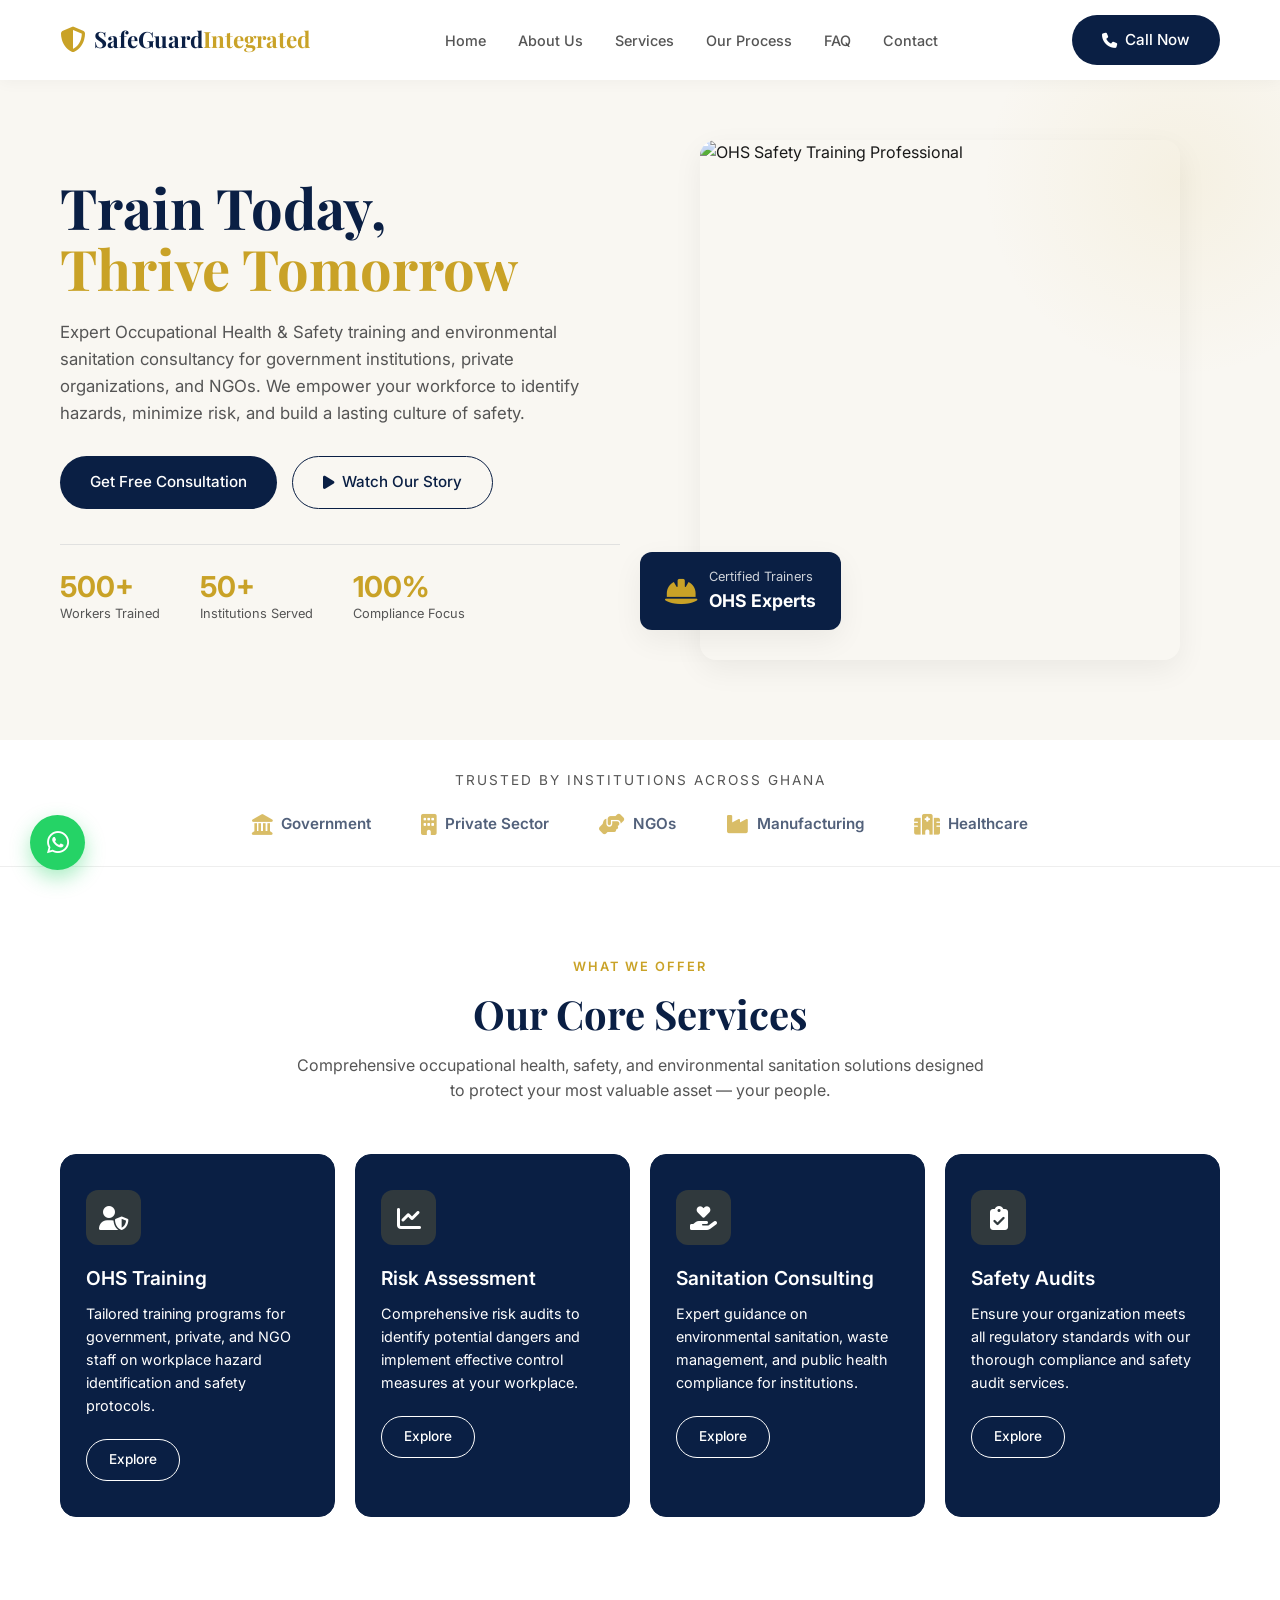
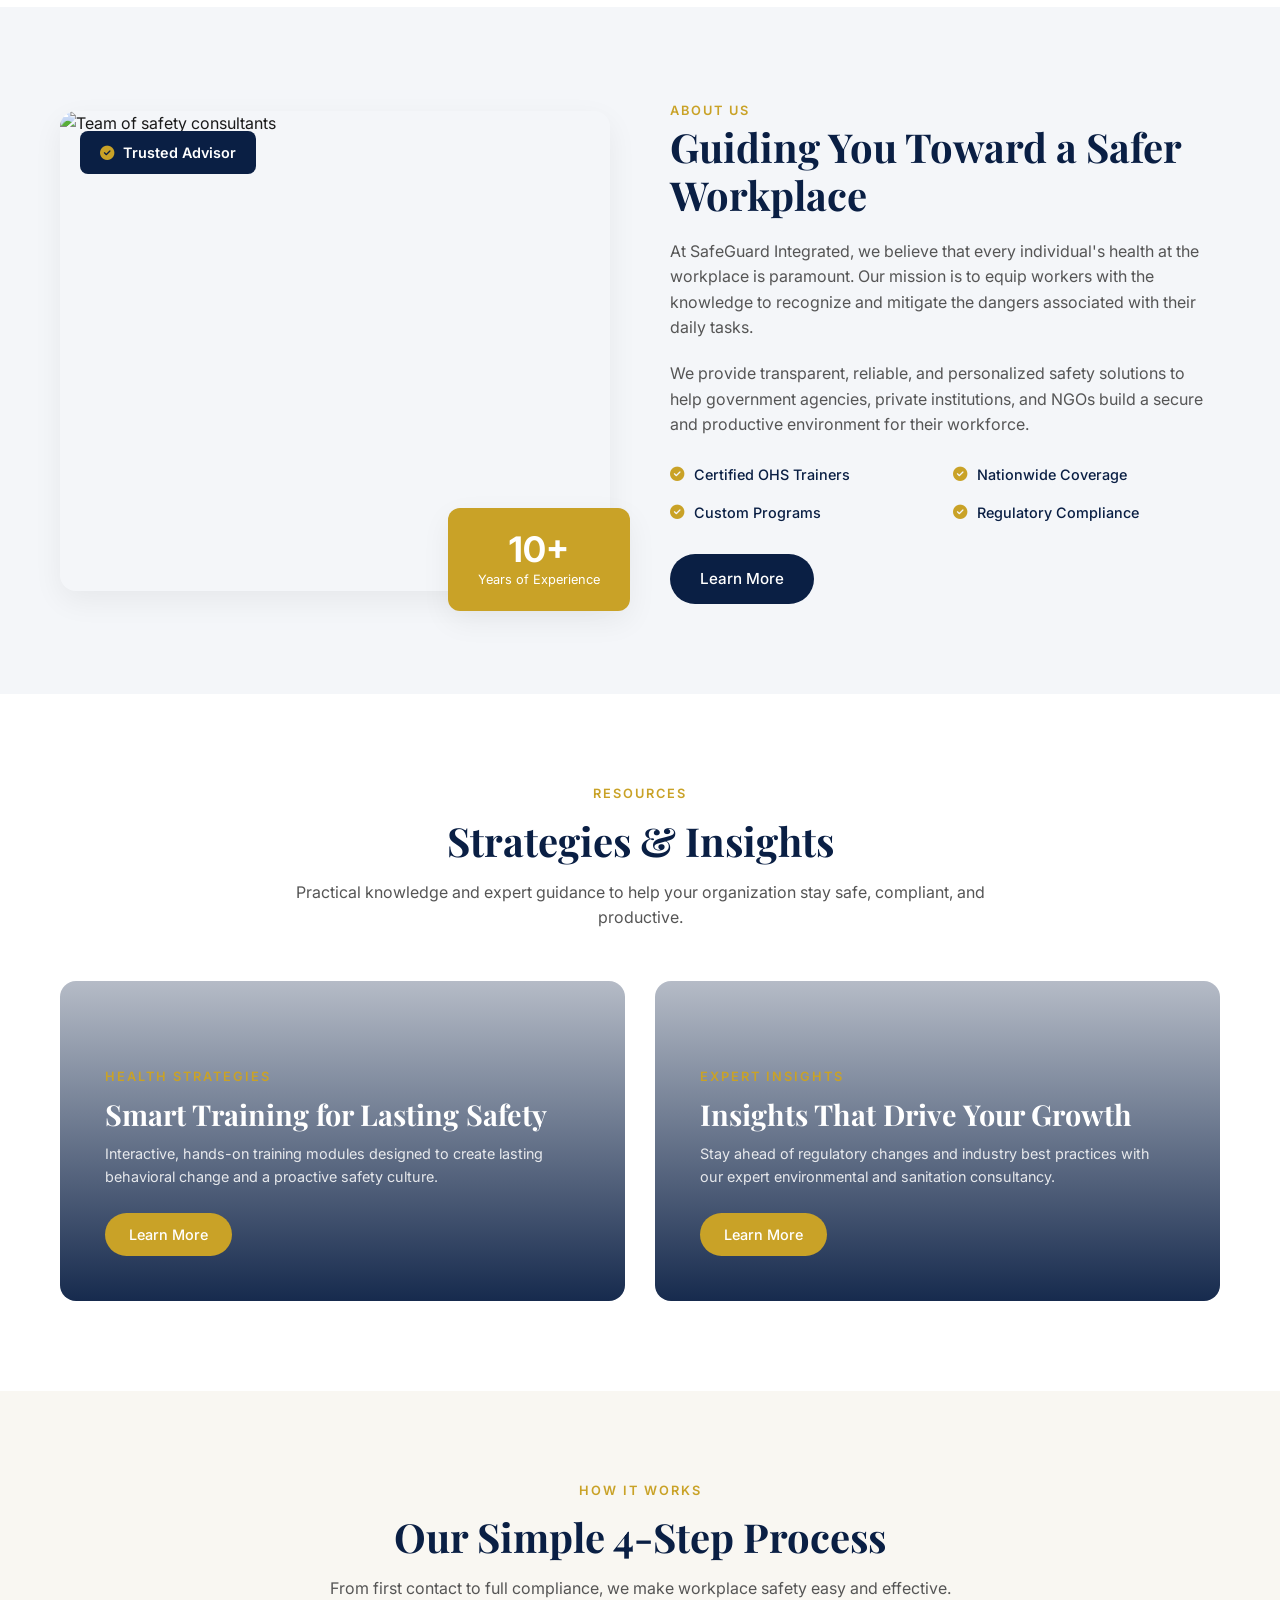
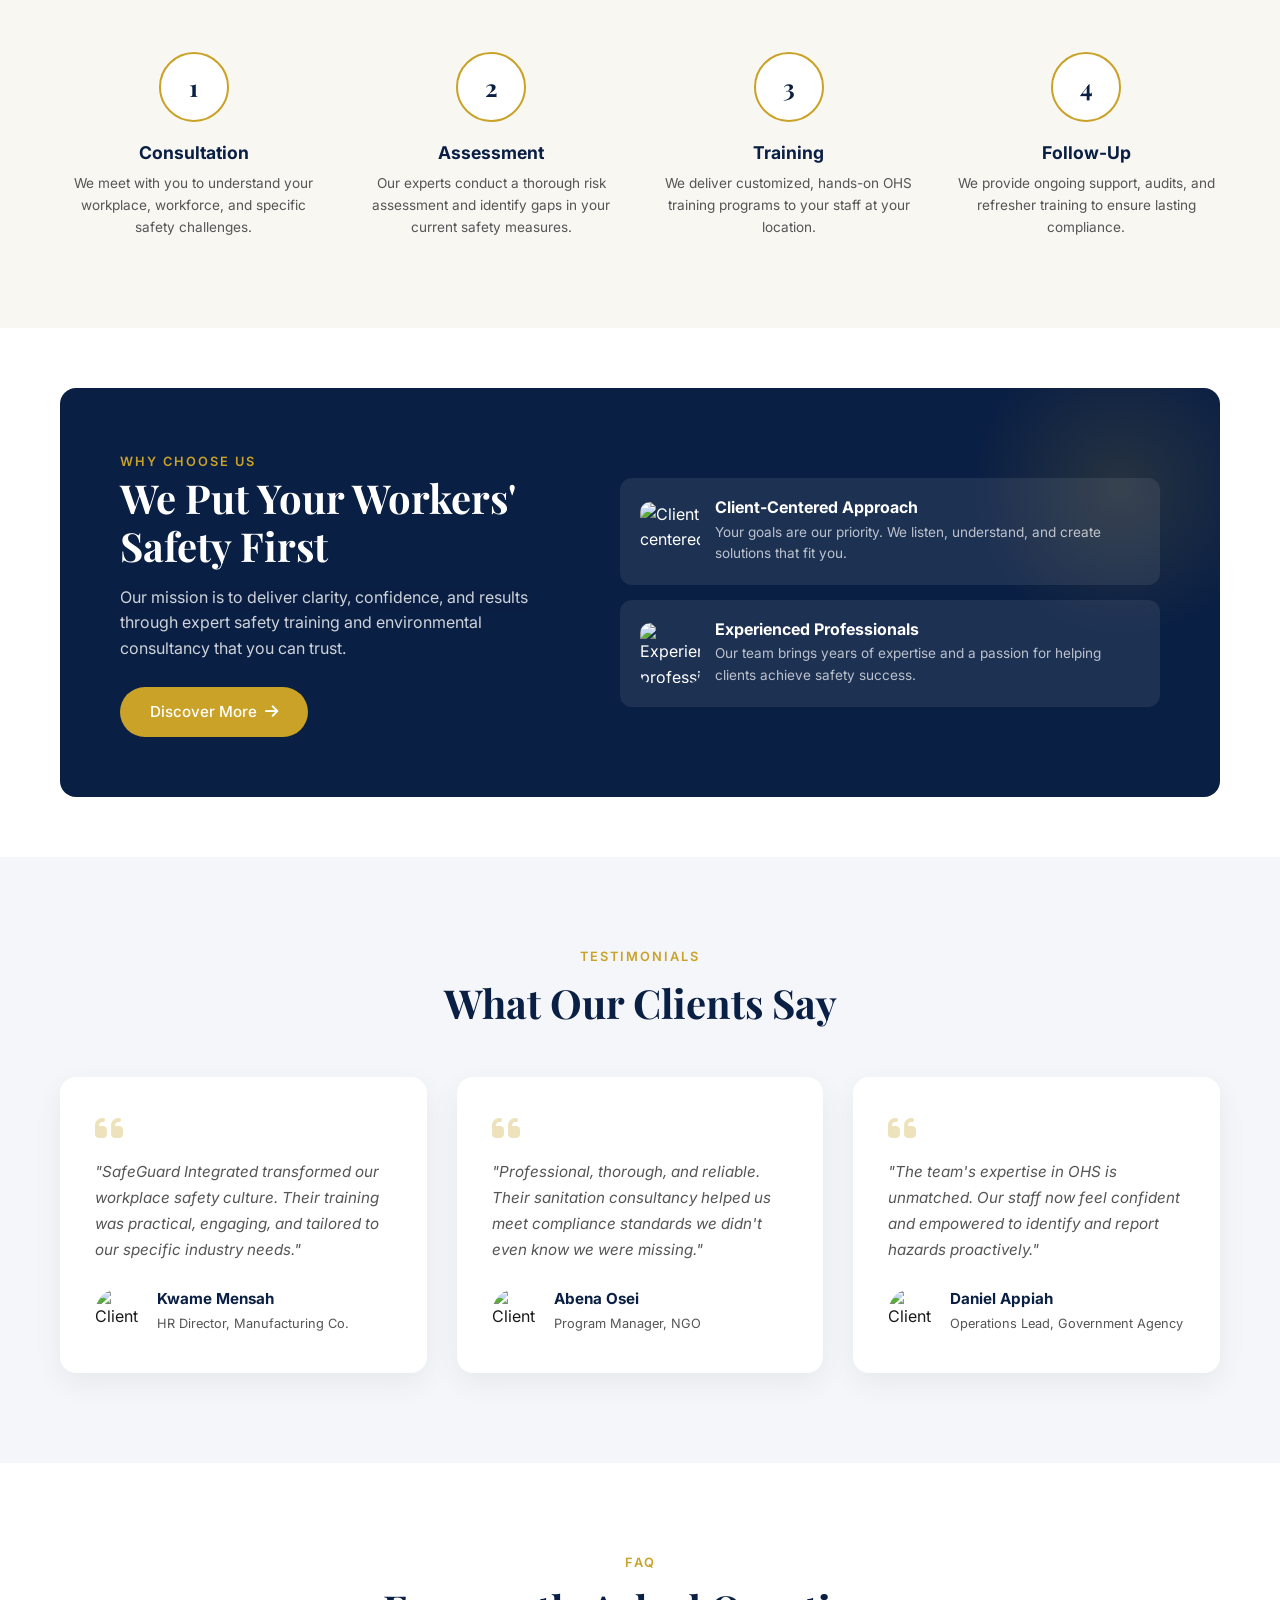
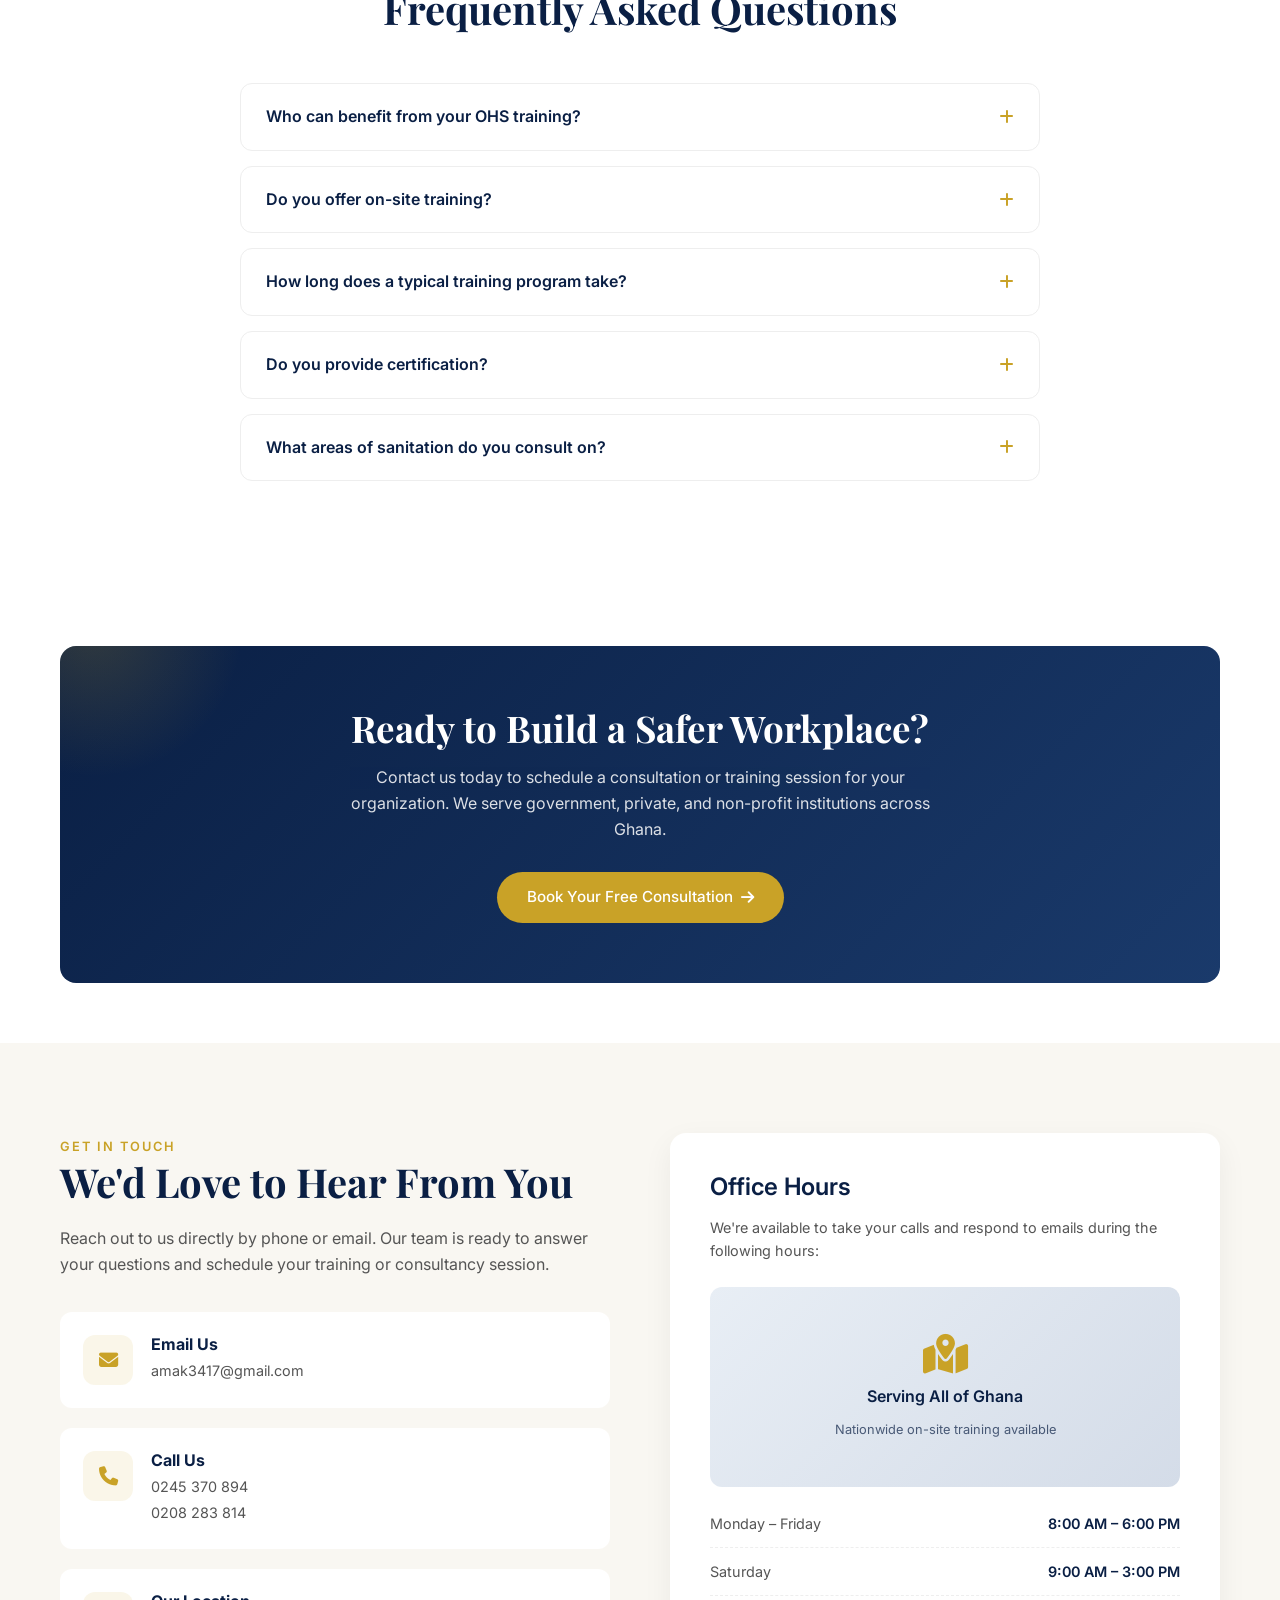
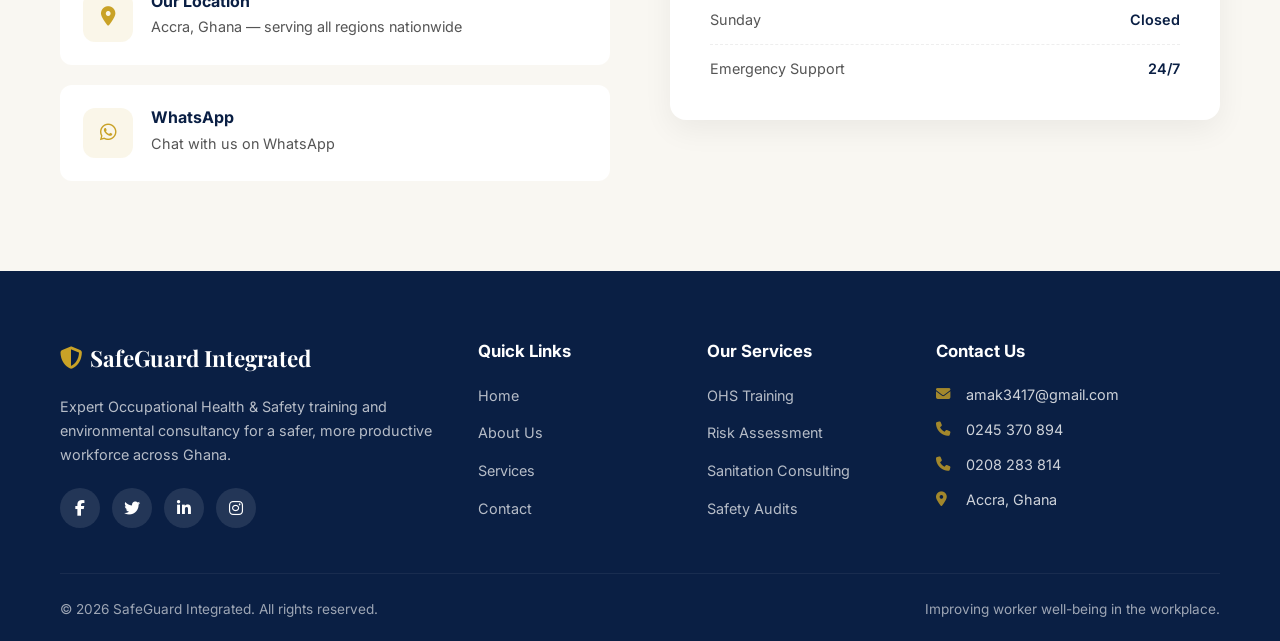
==== index.html @ 518d1024 "First commit of SafeGuard Integrated website" ====
<!DOCTYPE html>
<html lang="en">
<head>
<meta charset="UTF-8">
<meta name="viewport" content="width=device-width, initial-scale=1.0">
<title>SafeGuard Integrated | OHS Training & Consultancy</title>
<meta name="description" content="Expert Occupational Health & Safety training and environmental sanitation consultancy for government, private institutions, and NGOs in Ghana.">
<link rel="stylesheet" href="https://cdnjs.cloudflare.com/ajax/libs/font-awesome/6.4.0/css/all.min.css">
<link href="https://fonts.googleapis.com/css2?family=Inter:wght@300;400;500;600;700&family=Playfair+Display:wght@600;700&display=swap" rel="stylesheet">
<link rel="stylesheet" href="style.css">
</head>
<body>

<div class="progress-bar" id="progressBar"></div>

<header>
  <div class="container nav-container">
    <a href="#home" class="logo">
      <i class="fas fa-shield-halved"></i>
      <span>SafeGuard<span>Integrated</span></span>
    </a>
    <nav class="nav-links" id="navLinks">
      <a href="#home">Home</a>
      <a href="#about">About Us</a>
      <a href="#services">Services</a>
      <a href="#process">Our Process</a>
      <a href="#faq">FAQ</a>
      <a href="#contact">Contact</a>
    </nav>
    <div class="nav-cta">
      <a href="tel:0245370894" class="btn btn-primary"><i class="fas fa-phone"></i> Call Now</a>
      <div class="hamburger" id="hamburger"><i class="fas fa-bars"></i></div>
    </div>
  </div>
</header>

<section class="hero" id="home">
  <div class="container hero-grid">
    <div class="hero-content">
      <h1>Train Today,<br><span class="highlight">Thrive Tomorrow</span></h1>
      <p>Expert Occupational Health &amp; Safety training and environmental sanitation consultancy for government institutions, private organizations, and NGOs. We empower your workforce to identify hazards, minimize risk, and build a lasting culture of safety.</p>
      <div class="hero-buttons">
        <a href="tel:0245370894" class="btn btn-primary">Get Free Consultation</a>
        <a href="#about" class="btn btn-outline"><i class="fas fa-play"></i> Watch Our Story</a>
      </div>
      <div class="hero-stats">
        <div class="hero-stat"><h3><span>500+</span></h3><p>Workers Trained</p></div>
        <div class="hero-stat"><h3><span>50+</span></h3><p>Institutions Served</p></div>
        <div class="hero-stat"><h3><span>100%</span></h3><p>Compliance Focus</p></div>
      </div>
    </div>
    <div class="hero-image">
      <img src="https://images.unsplash.com/photo-1573497019940-1c28c88b4f3e?auto=format&fit=crop&w=800&q=80" alt="OHS Safety Training Professional">
      <div class="hero-badge">
        <i class="fas fa-hard-hat"></i>
        <div><span>Certified Trainers</span><strong>OHS Experts</strong></div>
      </div>
    </div>
  </div>
</section>

<div class="trust-bar">
  <div class="container">
    <p>Trusted by institutions across Ghana</p>
    <div class="trust-logos">
      <div><i class="fas fa-landmark"></i> Government</div>
      <div><i class="fas fa-building"></i> Private Sector</div>
      <div><i class="fas fa-hands-helping"></i> NGOs</div>
      <div><i class="fas fa-industry"></i> Manufacturing</div>
      <div><i class="fas fa-hospital"></i> Healthcare</div>
    </div>
  </div>
</div>

<section class="services" id="services">
  <div class="container">
    <div class="section-header reveal">
      <span class="eyebrow">What We Offer</span>
      <h2>Our Core Services</h2>
      <p>Comprehensive occupational health, safety, and environmental sanitation solutions designed to protect your most valuable asset — your people.</p>
    </div>
    <div class="services-grid">
      <div class="service-card reveal">
        <div class="service-icon"><i class="fas fa-user-shield"></i></div>
        <h3>OHS Training</h3>
        <p>Tailored training programs for government, private, and NGO staff on workplace hazard identification and safety protocols.</p>
        <a href="#contact" class="btn btn-outline">Explore</a>
      </div>
      <div class="service-card reveal">
        <div class="service-icon"><i class="fas fa-chart-line"></i></div>
        <h3>Risk Assessment</h3>
        <p>Comprehensive risk audits to identify potential dangers and implement effective control measures at your workplace.</p>
        <a href="#contact" class="btn btn-outline">Explore</a>
      </div>
      <div class="service-card reveal">
        <div class="service-icon"><i class="fas fa-hand-holding-heart"></i></div>
        <h3>Sanitation Consulting</h3>
        <p>Expert guidance on environmental sanitation, waste management, and public health compliance for institutions.</p>
        <a href="#contact" class="btn btn-outline">Explore</a>
      </div>
      <div class="service-card active reveal">
        <div class="service-icon"><i class="fas fa-clipboard-check"></i></div>
        <h3>Safety Audits</h3>
        <p>Ensure your organization meets all regulatory standards with our thorough compliance and safety audit services.</p>
        <a href="#contact" class="btn btn-outline">Explore</a>
      </div>
    </div>
  </div>
</section>

<section class="about section-padding" id="about">
  <div class="container about-grid">
    <div class="about-img-wrapper reveal">
      <img src="https://images.unsplash.com/photo-1522071820081-009f0129c71c?auto=format&fit=crop&w=800&q=80" alt="Team of safety consultants">
      <div class="about-tag"><i class="fas fa-check-circle"></i> Trusted Advisor</div>
      <div class="about-experience"><h3>10+</h3><p>Years of Experience</p></div>
    </div>
    <div class="about-content reveal">
      <span style="color:var(--gold);font-weight:600;letter-spacing:2px;text-transform:uppercase;font-size:.8rem;">About Us</span>
      <h2>Guiding You Toward a Safer Workplace</h2>
      <p>At SafeGuard Integrated, we believe that every individual's health at the workplace is paramount. Our mission is to equip workers with the knowledge to recognize and mitigate the dangers associated with their daily tasks.</p>
      <p>We provide transparent, reliable, and personalized safety solutions to help government agencies, private institutions, and NGOs build a secure and productive environment for their workforce.</p>
      <div class="about-features">
        <div class="about-feature"><i class="fas fa-check-circle"></i> Certified OHS Trainers</div>
        <div class="about-feature"><i class="fas fa-check-circle"></i> Nationwide Coverage</div>
        <div class="about-feature"><i class="fas fa-check-circle"></i> Custom Programs</div>
        <div class="about-feature"><i class="fas fa-check-circle"></i> Regulatory Compliance</div>
      </div>
      <a href="#contact" class="btn btn-primary">Learn More</a>
    </div>
  </div>
</section>

<section class="section-padding">
  <div class="container">
    <div class="section-header reveal">
      <span class="eyebrow">Resources</span>
      <h2>Strategies &amp; Insights</h2>
      <p>Practical knowledge and expert guidance to help your organization stay safe, compliant, and productive.</p>
    </div>
    <div class="strategy-grid">
      <div class="strategy-card reveal" style="background-image:url('https://images.unsplash.com/photo-1581091226825-a6a2a5aee158?auto=format&fit=crop&w=800&q=80');">
        <span class="tag">Health Strategies</span>
        <h3>Smart Training for Lasting Safety</h3>
        <p>Interactive, hands-on training modules designed to create lasting behavioral change and a proactive safety culture.</p>
        <a href="#contact" class="btn btn-gold">Learn More</a>
      </div>
      <div class="strategy-card reveal" style="background-image:url('https://images.unsplash.com/photo-1581092160562-40aa08e78837?auto=format&fit=crop&w=800&q=80');">
        <span class="tag">Expert Insights</span>
        <h3>Insights That Drive Your Growth</h3>
        <p>Stay ahead of regulatory changes and industry best practices with our expert environmental and sanitation consultancy.</p>
        <a href="#contact" class="btn btn-gold">Learn More</a>
      </div>
    </div>
  </div>
</section>

<section class="process section-padding" id="process">
  <div class="container">
    <div class="section-header reveal">
      <span class="eyebrow">How It Works</span>
      <h2>Our Simple 4-Step Process</h2>
      <p>From first contact to full compliance, we make workplace safety easy and effective.</p>
    </div>
    <div class="process-grid">
      <div class="process-step reveal"><div class="step-number">1</div><h3>Consultation</h3><p>We meet with you to understand your workplace, workforce, and specific safety challenges.</p></div>
      <div class="process-step reveal"><div class="step-number">2</div><h3>Assessment</h3><p>Our experts conduct a thorough risk assessment and identify gaps in your current safety measures.</p></div>
      <div class="process-step reveal"><div class="step-number">3</div><h3>Training</h3><p>We deliver customized, hands-on OHS training programs to your staff at your location.</p></div>
      <div class="process-step reveal"><div class="step-number">4</div><h3>Follow-Up</h3><p>We provide ongoing support, audits, and refresher training to ensure lasting compliance.</p></div>
    </div>
  </div>
</section>

<section class="container">
  <div class="why-choose reveal">
    <div>
      <span style="color:var(--gold);font-weight:600;letter-spacing:2px;text-transform:uppercase;font-size:.8rem;">Why Choose Us</span>
      <h2>We Put Your Workers' Safety First</h2>
      <p>Our mission is to deliver clarity, confidence, and results through expert safety training and environmental consultancy that you can trust.</p>
      <a href="#contact" class="btn btn-gold">Discover More <i class="fas fa-arrow-right"></i></a>
    </div>
    <div class="features-grid">
      <div class="feature-item">
        <img src="https://images.unsplash.com/photo-1573496359142-b8d87734a5a2?auto=format&fit=crop&w=200&q=80" alt="Client centered">
        <div><h4>Client-Centered Approach</h4><p>Your goals are our priority. We listen, understand, and create solutions that fit you.</p></div>
      </div>
      <div class="feature-item">
        <img src="https://images.unsplash.com/photo-1551836022-d5d88e9218df?auto=format&fit=crop&w=200&q=80" alt="Experienced professionals">
        <div><h4>Experienced Professionals</h4><p>Our team brings years of expertise and a passion for helping clients achieve safety success.</p></div>
      </div>
    </div>
  </div>
</section>

<section class="testimonials section-padding">
  <div class="container">
    <div class="section-header reveal">
      <span class="eyebrow">Testimonials</span>
      <h2>What Our Clients Say</h2>
    </div>
    <div class="testimonials-grid">
      <div class="testimonial-card reveal">
        <i class="fas fa-quote-left quote-icon"></i>
        <p>"SafeGuard Integrated transformed our workplace safety culture. Their training was practical, engaging, and tailored to our specific industry needs."</p>
        <div class="testimonial-author">
          <img src="https://images.unsplash.com/photo-1560250097-0b93528c311a?auto=format&fit=crop&w=100&q=80" alt="Client">
          <div><h4>Kwame Mensah</h4><span>HR Director, Manufacturing Co.</span></div>
        </div>
      </div>
      <div class="testimonial-card reveal">
        <i class="fas fa-quote-left quote-icon"></i>
        <p>"Professional, thorough, and reliable. Their sanitation consultancy helped us meet compliance standards we didn't even know we were missing."</p>
        <div class="testimonial-author">
          <img src="https://images.unsplash.com/photo-1573497019940-1c28c88b4f3e?auto=format&fit=crop&w=100&q=80" alt="Client">
          <div><h4>Abena Osei</h4><span>Program Manager, NGO</span></div>
        </div>
      </div>
      <div class="testimonial-card reveal">
        <i class="fas fa-quote-left quote-icon"></i>
        <p>"The team's expertise in OHS is unmatched. Our staff now feel confident and empowered to identify and report hazards proactively."</p>
        <div class="testimonial-author">
          <img src="https://images.unsplash.com/photo-1519085360753-af0119f7cbe7?auto=format&fit=crop&w=100&q=80" alt="Client">
          <div><h4>Daniel Appiah</h4><span>Operations Lead, Government Agency</span></div>
        </div>
      </div>
    </div>
  </div>
</section>

<section class="section-padding" id="faq">
  <div class="container">
    <div class="section-header reveal">
      <span class="eyebrow">FAQ</span>
      <h2>Frequently Asked Questions</h2>
    </div>
    <div class="faq-grid">
      <div class="faq-item">
        <div class="faq-question">Who can benefit from your OHS training? <i class="fas fa-plus"></i></div>
        <div class="faq-answer">Our training is designed for government institutions, private organizations, NGOs, and any workplace that wants to improve worker safety. We customize programs for all industries and staff levels.</div>
      </div>
      <div class="faq-item">
        <div class="faq-question">Do you offer on-site training? <i class="fas fa-plus"></i></div>
        <div class="faq-answer">Yes. We come to your location and deliver training in your actual work environment, which makes the learning more practical and effective for your team.</div>
      </div>
      <div class="faq-item">
        <div class="faq-question">How long does a typical training program take? <i class="fas fa-plus"></i></div>
        <div class="faq-answer">Programs range from half-day workshops to multi-day certification courses, depending on your needs. We'll work with you to design a schedule that fits your operations.</div>
      </div>
      <div class="faq-item">
        <div class="faq-question">Do you provide certification? <i class="fas fa-plus"></i></div>
        <div class="faq-answer">Yes. Participants who complete our training programs receive certificates of completion that demonstrate their understanding of occupational health and safety principles.</div>
      </div>
      <div class="faq-item">
        <div class="faq-question">What areas of sanitation do you consult on? <i class="fas fa-plus"></i></div>
        <div class="faq-answer">We advise on environmental sanitation, waste management, water safety, hygiene protocols, and regulatory compliance for public and private institutions.</div>
      </div>
    </div>
  </div>
</section>

<section class="container">
  <div class="cta-banner reveal">
    <h2>Ready to Build a Safer Workplace?</h2>
    <p>Contact us today to schedule a consultation or training session for your organization. We serve government, private, and non-profit institutions across Ghana.</p>
    <a href="tel:0245370894" class="btn btn-gold">Book Your Free Consultation <i class="fas fa-arrow-right"></i></a>
  </div>
</section>

<section class="contact section-padding" id="contact">
  <div class="container contact-grid">
    <div class="contact-info reveal">
      <span style="color:var(--gold);font-weight:600;letter-spacing:2px;text-transform:uppercase;font-size:.8rem;">Get In Touch</span>
      <h2>We'd Love to Hear From You</h2>
      <p>Reach out to us directly by phone or email. Our team is ready to answer your questions and schedule your training or consultancy session.</p>
      <div class="contact-details">
        <div class="contact-item">
          <div class="icon-box"><i class="fas fa-envelope"></i></div>
          <div>
            <h4>Email Us</h4>
            <a href="mailto:amak3417@gmail.com">amak3417@gmail.com</a>
          </div>
        </div>
        <div class="contact-item">
          <div class="icon-box"><i class="fas fa-phone"></i></div>
          <div>
            <h4>Call Us</h4>
            <a href="tel:0245370894">0245 370 894</a><br>
            <a href="tel:0208283814">0208 283 814</a>
          </div>
        </div>
        <div class="contact-item">
          <div class="icon-box"><i class="fas fa-location-dot"></i></div>
          <div>
            <h4>Our Location</h4>
            <p>Accra, Ghana — serving all regions nationwide</p>
          </div>
        </div>
        <div class="contact-item">
          <div class="icon-box"><i class="fab fa-whatsapp"></i></div>
          <div>
            <h4>WhatsApp</h4>
            <a href="https://wa.me/233245370894" target="_blank">Chat with us on WhatsApp</a>
          </div>
        </div>
      </div>
    </div>
    <div class="contact-side reveal">
      <h3>Office Hours</h3>
      <p>We're available to take your calls and respond to emails during the following hours:</p>
      <div class="map-placeholder">
        <i class="fas fa-map-marked-alt"></i>
        <span style="font-weight:600;">Serving All of Ghana</span>
        <span style="font-size:.8rem;opacity:.7;">Nationwide on-site training available</span>
      </div>
      <div class="office-hours">
        <div class="hours-row"><span>Monday – Friday</span><span>8:00 AM – 6:00 PM</span></div>
        <div class="hours-row"><span>Saturday</span><span>9:00 AM – 3:00 PM</span></div>
        <div class="hours-row"><span>Sunday</span><span>Closed</span></div>
        <div class="hours-row"><span>Emergency Support</span><span>24/7</span></div>
      </div>
    </div>
  </div>
</section>

<footer>
  <div class="container">
    <div class="footer-grid">
      <div class="footer-col">
        <div class="footer-logo"><i class="fas fa-shield-halved"></i> SafeGuard Integrated</div>
        <p>Expert Occupational Health &amp; Safety training and environmental consultancy for a safer, more productive workforce across Ghana.</p>
        <div class="social-links">
          <a href="#"><i class="fab fa-facebook-f"></i></a>
          <a href="#"><i class="fab fa-twitter"></i></a>
          <a href="#"><i class="fab fa-linkedin-in"></i></a>
          <a href="#"><i class="fab fa-instagram"></i></a>
        </div>
      </div>
      <div class="footer-col">
        <h4>Quick Links</h4>
        <ul>
          <li><a href="#home">Home</a></li>
          <li><a href="#about">About Us</a></li>
          <li><a href="#services">Services</a></li>
          <li><a href="#contact">Contact</a></li>
        </ul>
      </div>
      <div class="footer-col">
        <h4>Our Services</h4>
        <ul>
          <li><a href="#services">OHS Training</a></li>
          <li><a href="#services">Risk Assessment</a></li>
          <li><a href="#services">Sanitation Consulting</a></li>
          <li><a href="#services">Safety Audits</a></li>
        </ul>
      </div>
      <div class="footer-col">
        <h4>Contact Us</h4>
        <div class="footer-contact-item"><i class="fas fa-envelope"></i> <a href="mailto:amak3417@gmail.com">amak3417@gmail.com</a></div>
        <div class="footer-contact-item"><i class="fas fa-phone"></i> <a href="tel:0245370894">0245 370 894</a></div>
        <div class="footer-contact-item"><i class="fas fa-phone"></i> <a href="tel:0208283814">0208 283 814</a></div>
        <div class="footer-contact-item"><i class="fas fa-location-dot"></i> Accra, Ghana</div>
      </div>
    </div>
    <div class="footer-bottom">
      <p>&copy; 2026 SafeGuard Integrated. All rights reserved.</p>
      <p>Improving worker well-being in the workplace.</p>
    </div>
  </div>
</footer>

<a href="https://wa.me/233245370894" class="whatsapp-float" target="_blank" aria-label="Chat on WhatsApp">
  <i class="fab fa-whatsapp"></i>
</a>

<button class="back-to-top" id="backToTop" aria-label="Back to top">
  <i class="fas fa-arrow-up"></i>
</button>

<script>
// Mobile menu
var hamburger = document.getElementById('hamburger');
var navLinks = document.getElementById('navLinks');
hamburger.addEventListener('click', function(){ navLinks.classList.toggle('active'); });
document.querySelectorAll('.nav-links a').forEach(function(link){
  link.addEventListener('click', function(){ navLinks.classList.remove('active'); });
});

// Scroll progress bar
var progressBar = document.getElementById('progressBar');
var backToTop = document.getElementById('backToTop');
window.addEventListener('scroll', function(){
  var scrollTop = window.scrollY;
  var docHeight = document.documentElement.scrollHeight - window.innerHeight;
  var progress = (scrollTop / docHeight) * 100;
  progressBar.style.width = progress + '%';
  if(scrollTop > 400){ backToTop.classList.add('visible'); } else { backToTop.classList.remove('visible'); }
});

// Back to top
backToTop.addEventListener('click', function(){
  window.scrollTo({ top: 0, behavior: 'smooth' });
});

// Scroll reveal
var reveals = document.querySelectorAll('.reveal');
var revealOnScroll = function(){
  var windowHeight = window.innerHeight;
  reveals.forEach(function(el){
    var top = el.getBoundingClientRect().top;
    if(top < windowHeight - 100){ el.classList.add('active'); }
  });
};
window.addEventListener('scroll', revealOnScroll);
window.addEventListener('load', revealOnScroll);

// FAQ accordion
document.querySelectorAll('.faq-question').forEach(function(q){
  q.addEventListener('click', function(){
    var item = q.parentElement;
    var wasActive = item.classList.contains('active');
    document.querySelectorAll('.faq-item').forEach(function(i){ i.classList.remove('active'); });
    if(!wasActive){ item.classList.add('active'); }
  });
});

// Header shadow on scroll
var header = document.querySelector('header');
window.addEventListener('scroll', function(){
  if(window.scrollY > 50){ header.style.boxShadow = '0 4px 20px rgba(0,0,0,.08)'; }
  else { header.style.boxShadow = '0 2px 15px rgba(0,0,0,.04)'; }
});
</script>

</body>
</html>
---- style.css ----
:root{
  --navy:#0A1F44; --navy-light:#1A3A6B; --gold:#C9A227; --gold-light:#E0C45C;
  --bg-cream:#F9F7F2; --bg-light:#F4F6F9; --text-dark:#1A1A1A; --text-gray:#555;
  --white:#ffffff; --shadow:0 10px 30px rgba(0,0,0,.06);
  --shadow-hover:0 20px 40px rgba(0,0,0,.12);
  --radius:16px; --transition:all .3s ease;
}
*{margin:0;padding:0;box-sizing:border-box}
html{scroll-behavior:smooth}
body{font-family:'Inter',sans-serif;background:var(--white);color:var(--text-dark);line-height:1.6;overflow-x:hidden}
h1,h2,h3,h4{font-family:'Playfair Display',serif;color:var(--navy);line-height:1.2}
a{text-decoration:none;color:inherit}
ul{list-style:none}
img{max-width:100%;display:block}
.container{max-width:1200px;margin:0 auto;padding:0 20px}
.btn{display:inline-flex;align-items:center;justify-content:center;padding:13px 30px;border-radius:50px;font-weight:500;font-size:.95rem;transition:var(--transition);cursor:pointer;border:none;gap:8px;font-family:inherit}
.btn-primary{background:var(--navy);color:var(--white)}
.btn-primary:hover{background:var(--navy-light);transform:translateY(-2px);box-shadow:0 8px 20px rgba(10,31,68,.3)}
.btn-gold{background:var(--gold);color:var(--white)}
.btn-gold:hover{background:#b08d1f;transform:translateY(-2px);box-shadow:0 8px 20px rgba(201,162,39,.3)}
.btn-outline{background:transparent;border:1px solid var(--navy);color:var(--navy)}
.btn-outline:hover{background:var(--navy);color:var(--white);transform:translateY(-2px)}
.section-padding{padding:90px 0}
.section-header{text-align:center;max-width:700px;margin:0 auto 50px}
.section-header .eyebrow{color:var(--gold);font-weight:600;letter-spacing:2px;text-transform:uppercase;font-size:.8rem;display:block;margin-bottom:12px}
.section-header h2{font-size:2.5rem;margin-bottom:15px}
.section-header p{color:var(--text-gray)}

.reveal{opacity:0;transform:translateY(40px);transition:opacity .8s ease,transform .8s ease}
.reveal.active{opacity:1;transform:translateY(0)}

.progress-bar{position:fixed;top:0;left:0;height:3px;background:linear-gradient(90deg,var(--gold),var(--gold-light));width:0;z-index:9999;transition:width .1s ease}

.back-to-top{position:fixed;bottom:30px;right:30px;width:50px;height:50px;border-radius:50%;background:var(--navy);color:var(--white);display:flex;align-items:center;justify-content:center;cursor:pointer;opacity:0;visibility:hidden;transition:var(--transition);z-index:999;box-shadow:0 8px 20px rgba(10,31,68,.3);border:none;font-size:1.1rem}
.back-to-top.visible{opacity:1;visibility:visible}
.back-to-top:hover{background:var(--gold);transform:translateY(-4px)}

.whatsapp-float{position:fixed;bottom:30px;left:30px;width:55px;height:55px;border-radius:50%;background:#25D366;color:var(--white);display:flex;align-items:center;justify-content:center;font-size:1.6rem;z-index:999;box-shadow:0 8px 20px rgba(37,211,102,.4);transition:var(--transition);animation:pulse 2s infinite}
.whatsapp-float:hover{transform:scale(1.1);color:var(--white)}
@keyframes pulse{0%{box-shadow:0 0 0 0 rgba(37,211,102,.6)}70%{box-shadow:0 0 0 15px rgba(37,211,102,0)}100%{box-shadow:0 0 0 0 rgba(37,211,102,0)}}

header{background:var(--white);padding:15px 0;position:sticky;top:0;z-index:1000;box-shadow:0 2px 15px rgba(0,0,0,.04);transition:var(--transition)}
.nav-container{display:flex;justify-content:space-between;align-items:center}
.logo{display:flex;align-items:center;gap:8px;font-family:'Playfair Display',serif;font-size:1.4rem;font-weight:700;color:var(--navy)}
.logo i{color:var(--gold);font-size:1.6rem}
.logo span span{color:var(--gold)}
.nav-links{display:flex;gap:32px;align-items:center}
.nav-links a{font-size:.9rem;font-weight:500;color:var(--text-gray);transition:var(--transition);position:relative}
.nav-links a::after{content:'';position:absolute;bottom:-4px;left:0;width:0;height:2px;background:var(--gold);transition:var(--transition)}
.nav-links a:hover{color:var(--navy)}
.nav-links a:hover::after{width:100%}
.nav-cta{display:flex;align-items:center;gap:15px}
.hamburger{display:none;font-size:1.5rem;cursor:pointer;color:var(--navy)}

.hero{background:var(--bg-cream);padding:60px 0 80px;position:relative;overflow:hidden}
.hero::before{content:'';position:absolute;top:-100px;right:-100px;width:400px;height:400px;background:radial-gradient(circle,rgba(201,162,39,.08),transparent 70%);border-radius:50%}
.hero-grid{display:grid;grid-template-columns:1fr 1fr;gap:40px;align-items:center;position:relative;z-index:1}
.hero-content h1{font-size:3.5rem;margin-bottom:20px;line-height:1.1}
.hero-content h1 .highlight{color:var(--gold)}
.hero-content p{font-size:1.05rem;color:var(--text-gray);margin-bottom:30px;max-width:520px}
.hero-buttons{display:flex;gap:15px;flex-wrap:wrap;margin-bottom:35px}
.hero-stats{display:flex;gap:40px;padding-top:25px;border-top:1px solid rgba(10,31,68,.1)}
.hero-stat h3{font-family:'Inter',sans-serif;font-size:1.8rem;color:var(--navy);font-weight:700}
.hero-stat h3 span{color:var(--gold)}
.hero-stat p{font-size:.8rem;color:var(--text-gray);margin:0}
.hero-image{position:relative;display:flex;justify-content:center}
.hero-image img{width:100%;max-width:480px;border-radius:var(--radius);object-fit:cover;height:520px;box-shadow:var(--shadow)}
.hero-badge{position:absolute;bottom:30px;left:-20px;background:var(--navy);color:var(--white);padding:15px 25px;border-radius:12px;box-shadow:var(--shadow);display:flex;align-items:center;gap:12px;animation:float 3s ease-in-out infinite}
@keyframes float{0%,100%{transform:translateY(0)}50%{transform:translateY(-10px)}}
.hero-badge i{font-size:1.8rem;color:var(--gold)}
.hero-badge div span{display:block;font-size:.8rem;opacity:.8}
.hero-badge div strong{font-size:1.1rem}

.trust-bar{background:var(--white);padding:30px 0;border-bottom:1px solid #eee}
.trust-bar p{text-align:center;font-size:.85rem;color:var(--text-gray);margin-bottom:20px;text-transform:uppercase;letter-spacing:2px}
.trust-logos{display:flex;justify-content:center;align-items:center;gap:50px;flex-wrap:wrap;opacity:.7}
.trust-logos div{display:flex;align-items:center;gap:8px;font-weight:600;color:var(--navy);font-size:.95rem}
.trust-logos i{color:var(--gold);font-size:1.3rem}

.services{padding:90px 0}
.services-grid{display:grid;grid-template-columns:repeat(4,1fr);gap:20px}
.service-card{background:var(--white);border:1px solid #eee;border-radius:var(--radius);padding:35px 25px;transition:var(--transition);position:relative;overflow:hidden}
.service-card::before{content:'';position:absolute;top:0;left:0;width:100%;height:4px;background:var(--gold);transform:scaleX(0);transform-origin:left;transition:var(--transition)}
.service-card:hover::before{transform:scaleX(1)}
.service-card:hover{transform:translateY(-8px);box-shadow:var(--shadow-hover);border-color:transparent}
.service-card.active{background:var(--navy);color:var(--white);border-color:var(--navy)}
.service-card.active h3,.service-card.active p,.service-card.active .service-icon i{color:var(--white)}
.service-card.active .service-icon{background:rgba(201,162,39,.2)}
.service-card.active .btn-outline{border-color:var(--white);color:var(--white)}
.service-card.active .btn-outline:hover{background:var(--white);color:var(--navy)}
.service-icon{width:55px;height:55px;border-radius:12px;background:rgba(201,162,39,.1);display:flex;align-items:center;justify-content:center;margin-bottom:22px;transition:var(--transition)}
.service-card:hover .service-icon{transform:scale(1.1) rotate(5deg)}
.service-icon i{font-size:1.5rem;color:var(--gold)}
.service-card h3{font-size:1.2rem;margin-bottom:12px;font-family:'Inter',sans-serif;font-weight:600}
.service-card p{font-size:.9rem;color:var(--text-gray);margin-bottom:22px;line-height:1.6}
.service-card .btn{padding:9px 22px;font-size:.85rem}

.about{background:var(--bg-light)}
.about-grid{display:grid;grid-template-columns:1fr 1fr;gap:60px;align-items:center}
.about-img-wrapper{position:relative}
.about-img-wrapper img{border-radius:var(--radius);width:100%;height:480px;object-fit:cover;box-shadow:var(--shadow)}
.about-tag{position:absolute;top:20px;left:20px;background:var(--navy);color:var(--white);padding:10px 20px;border-radius:8px;font-weight:600;font-size:.9rem}
.about-tag i{color:var(--gold);margin-right:5px}
.about-experience{position:absolute;bottom:-20px;right:-20px;background:var(--gold);color:var(--white);padding:20px 30px;border-radius:12px;text-align:center;box-shadow:var(--shadow)}
.about-experience h3{font-size:2.2rem;color:var(--white);font-family:'Inter',sans-serif;font-weight:700}
.about-experience p{font-size:.8rem;color:var(--white);margin:0}
.about-content h2{font-size:2.5rem;margin-bottom:20px}
.about-content p{color:var(--text-gray);margin-bottom:20px}
.about-features{display:grid;grid-template-columns:1fr 1fr;gap:15px;margin:25px 0 30px}
.about-feature{display:flex;align-items:center;gap:10px;font-size:.9rem;font-weight:500;color:var(--navy)}
.about-feature i{color:var(--gold)}

.strategy-grid{display:grid;grid-template-columns:1fr 1fr;gap:30px}
.strategy-card{border-radius:var(--radius);padding:45px;position:relative;overflow:hidden;min-height:320px;display:flex;flex-direction:column;justify-content:flex-end;color:var(--white);background-size:cover;background-position:center;transition:var(--transition)}
.strategy-card:hover{transform:translateY(-5px);box-shadow:var(--shadow-hover)}
.strategy-card::before{content:'';position:absolute;inset:0;background:linear-gradient(to top,rgba(10,31,68,.95),rgba(10,31,68,.3));z-index:1;transition:var(--transition)}
.strategy-card:hover::before{background:linear-gradient(to top,rgba(10,31,68,.98),rgba(10,31,68,.5))}
.strategy-card>*{position:relative;z-index:2}
.strategy-card h3{color:var(--white);font-size:1.8rem;margin-bottom:10px}
.strategy-card .tag{font-size:.8rem;text-transform:uppercase;letter-spacing:2px;color:var(--gold);font-weight:600;margin-bottom:10px;display:block}
.strategy-card p{font-size:.9rem;opacity:.85;margin-bottom:15px}
.strategy-card .btn-gold{align-self:flex-start;margin-top:10px;padding:10px 24px;font-size:.9rem}

.process{background:var(--bg-cream)}
.process-grid{display:grid;grid-template-columns:repeat(4,1fr);gap:30px}
.process-step{text-align:center}
.process-step .step-number{width:70px;height:70px;border-radius:50%;background:var(--white);border:2px solid var(--gold);color:var(--navy);display:flex;align-items:center;justify-content:center;font-size:1.5rem;font-weight:700;font-family:'Playfair Display',serif;margin:0 auto 20px;transition:var(--transition)}
.process-step:hover .step-number{background:var(--navy);color:var(--white);border-color:var(--navy);transform:scale(1.1)}
.process-step h3{font-family:'Inter',sans-serif;font-size:1.1rem;margin-bottom:10px}
.process-step p{font-size:.85rem;color:var(--text-gray)}

.why-choose{background:var(--navy);color:var(--white);border-radius:var(--radius);padding:60px;margin:60px auto;display:grid;grid-template-columns:1fr 1.2fr;gap:50px;align-items:center;position:relative;overflow:hidden}
.why-choose::before{content:'';position:absolute;top:-50px;right:-50px;width:300px;height:300px;background:radial-gradient(circle,rgba(201,162,39,.15),transparent 70%);border-radius:50%}
.why-choose h2{color:var(--white);font-size:2.5rem;margin-bottom:15px}
.why-choose p{opacity:.8;margin-bottom:25px}
.why-choose .btn-gold{align-self:flex-start}
.features-grid{display:flex;flex-direction:column;gap:15px;position:relative;z-index:1}
.feature-item{background:rgba(255,255,255,.08);border-radius:12px;padding:20px;display:flex;gap:15px;align-items:center;transition:var(--transition)}
.feature-item:hover{background:rgba(255,255,255,.15);transform:translateX(5px)}
.feature-item img{width:60px;height:60px;border-radius:10px;object-fit:cover;flex-shrink:0}
.feature-item h4{color:var(--white);font-family:'Inter',sans-serif;font-size:1rem;margin-bottom:4px}
.feature-item p{font-size:.85rem;opacity:.7;margin:0}

.testimonials{background:var(--bg-light)}
.testimonials-grid{display:grid;grid-template-columns:repeat(3,1fr);gap:30px}
.testimonial-card{background:var(--white);border-radius:var(--radius);padding:35px;box-shadow:var(--shadow);transition:var(--transition)}
.testimonial-card:hover{transform:translateY(-5px);box-shadow:var(--shadow-hover)}
.testimonial-card .quote-icon{font-size:2rem;color:var(--gold);opacity:.3;margin-bottom:15px}
.testimonial-card p{font-size:.95rem;color:var(--text-gray);margin-bottom:25px;font-style:italic;line-height:1.7}
.testimonial-author{display:flex;align-items:center;gap:12px}
.testimonial-author img{width:50px;height:50px;border-radius:50%;object-fit:cover}
.testimonial-author h4{font-family:'Inter',sans-serif;font-size:.95rem;margin-bottom:2px}
.testimonial-author span{font-size:.8rem;color:var(--text-gray)}

.faq-grid{max-width:800px;margin:0 auto}
.faq-item{background:var(--white);border:1px solid #eee;border-radius:12px;margin-bottom:15px;overflow:hidden;transition:var(--transition)}
.faq-item.active{border-color:var(--gold);box-shadow:var(--shadow)}
.faq-question{padding:20px 25px;display:flex;justify-content:space-between;align-items:center;cursor:pointer;font-weight:600;color:var(--navy);font-size:1rem;gap:15px}
.faq-question i{color:var(--gold);transition:var(--transition);flex-shrink:0}
.faq-item.active .faq-question i{transform:rotate(45deg)}
.faq-answer{max-height:0;overflow:hidden;transition:max-height .4s ease,padding .4s ease;padding:0 25px;color:var(--text-gray);font-size:.9rem;line-height:1.7}
.faq-item.active .faq-answer{max-height:300px;padding:0 25px 20px}

.cta-banner{background:linear-gradient(135deg,var(--navy) 0%,var(--navy-light) 100%);border-radius:var(--radius);padding:60px;text-align:center;color:var(--white);position:relative;overflow:hidden;margin:60px auto}
.cta-banner::before{content:'';position:absolute;top:-50%;left:-10%;width:300px;height:300px;background:radial-gradient(circle,rgba(201,162,39,.2),transparent 70%);border-radius:50%}
.cta-banner h2{color:var(--white);font-size:2.3rem;margin-bottom:15px;position:relative}
.cta-banner p{opacity:.85;margin-bottom:30px;max-width:600px;margin-left:auto;margin-right:auto;position:relative}
.cta-banner .btn-gold{position:relative}

.contact{background:var(--bg-cream)}
.contact-grid{display:grid;grid-template-columns:1fr 1fr;gap:60px;align-items:start}
.contact-info h2{font-size:2.5rem;margin-bottom:20px}
.contact-info>p{color:var(--text-gray);margin-bottom:35px}
.contact-details{display:flex;flex-direction:column;gap:20px}
.contact-item{display:flex;gap:18px;align-items:flex-start;background:var(--white);padding:22px;border-radius:12px;transition:var(--transition);border:1px solid transparent}
.contact-item:hover{border-color:var(--gold);transform:translateX(5px);box-shadow:var(--shadow)}
.contact-item .icon-box{width:50px;height:50px;border-radius:12px;background:rgba(201,162,39,.1);display:flex;align-items:center;justify-content:center;flex-shrink:0}
.contact-item .icon-box i{color:var(--gold);font-size:1.2rem}
.contact-item h4{font-family:'Inter',sans-serif;font-size:1rem;margin-bottom:4px}
.contact-item p,.contact-item a{font-size:.9rem;color:var(--text-gray);margin:0;transition:var(--transition)}
.contact-item a:hover{color:var(--gold)}

.contact-side{background:var(--white);border-radius:var(--radius);padding:40px;box-shadow:var(--shadow)}
.contact-side h3{font-size:1.5rem;margin-bottom:15px;font-family:'Inter',sans-serif;font-weight:600}
.contact-side>p{color:var(--text-gray);font-size:.9rem;margin-bottom:25px}
.map-placeholder{width:100%;height:200px;border-radius:12px;background:linear-gradient(135deg,#e8eef5,#d4dce8);display:flex;align-items:center;justify-content:center;flex-direction:column;gap:10px;color:var(--navy);margin-bottom:25px}
.map-placeholder i{font-size:2.5rem;color:var(--gold)}
.office-hours{display:flex;flex-direction:column;gap:12px}
.office-hours .hours-row{display:flex;justify-content:space-between;font-size:.9rem;padding-bottom:12px;border-bottom:1px dashed #eee}
.office-hours .hours-row:last-child{border-bottom:none;padding-bottom:0}
.office-hours .hours-row span:first-child{color:var(--text-gray)}
.office-hours .hours-row span:last-child{font-weight:600;color:var(--navy)}

footer{background:var(--navy);color:var(--white);padding:70px 0 20px}
.footer-grid{display:grid;grid-template-columns:2fr 1fr 1fr 1.5fr;gap:40px;margin-bottom:40px}
.footer-col h4{color:var(--white);font-family:'Inter',sans-serif;font-size:1.05rem;margin-bottom:22px}
.footer-col p{font-size:.9rem;opacity:.7;margin-bottom:15px;line-height:1.7}
.footer-col ul li{margin-bottom:12px}
.footer-col ul li a{font-size:.9rem;opacity:.7;transition:var(--transition)}
.footer-col ul li a:hover{opacity:1;color:var(--gold);padding-left:5px}
.footer-logo{display:flex;align-items:center;gap:8px;font-family:'Playfair Display',serif;font-size:1.4rem;font-weight:700;color:var(--white);margin-bottom:18px}
.footer-logo i{color:var(--gold)}
.footer-contact-item{display:flex;align-items:center;gap:10px;font-size:.9rem;opacity:.8;margin-bottom:12px}
.footer-contact-item i{color:var(--gold);width:20px}
.footer-contact-item a:hover{color:var(--gold)}
.social-links{display:flex;gap:12px;margin-top:20px}
.social-links a{width:40px;height:40px;border-radius:50%;background:rgba(255,255,255,.1);display:flex;align-items:center;justify-content:center;transition:var(--transition)}
.social-links a:hover{background:var(--gold);transform:translateY(-3px)}
.footer-bottom{border-top:1px solid rgba(255,255,255,.1);padding-top:25px;display:flex;justify-content:space-between;align-items:center;flex-wrap:wrap;gap:15px;font-size:.85rem;opacity:.6}

@media(max-width:1024px){
  .hero-content h1{font-size:2.8rem}
  .services-grid{grid-template-columns:repeat(2,1fr)}
  .process-grid{grid-template-columns:repeat(2,1fr)}
  .why-choose{grid-template-columns:1fr;padding:40px}
  .testimonials-grid{grid-template-columns:1fr}
  .footer-grid{grid-template-columns:1fr 1fr}
}
@media(max-width:768px){
  .nav-links{display:none;position:absolute;top:100%;left:0;width:100%;background:var(--white);flex-direction:column;padding:20px;box-shadow:0 10px 20px rgba(0,0,0,.1);gap:15px}
  .nav-links.active{display:flex}
  .hamburger{display:block}
  .nav-cta .btn{display:none}
  .hero-grid{grid-template-columns:1fr;text-align:center}
  .hero-content p{margin:0 auto 30px}
  .hero-buttons,.hero-stats{justify-content:center}
  .hero-image img{height:350px}
  .hero-badge{left:10px;bottom:10px}
  .about-grid,.strategy-grid,.contact-grid{grid-template-columns:1fr}
  .about-experience{right:10px;bottom:10px}
  .services-grid,.process-grid{grid-template-columns:1fr}
  .footer-grid{grid-template-columns:1fr}
  .section-padding{padding:50px 0}
  .hero-content h1{font-size:2.2rem}
  .about-content h2,.contact-info h2,.why-choose h2,.cta-banner h2{font-size:2rem}
  .why-choose{padding:30px 20px}
  .cta-banner{padding:40px 25px}
  .about-features{grid-template-columns:1fr}
}
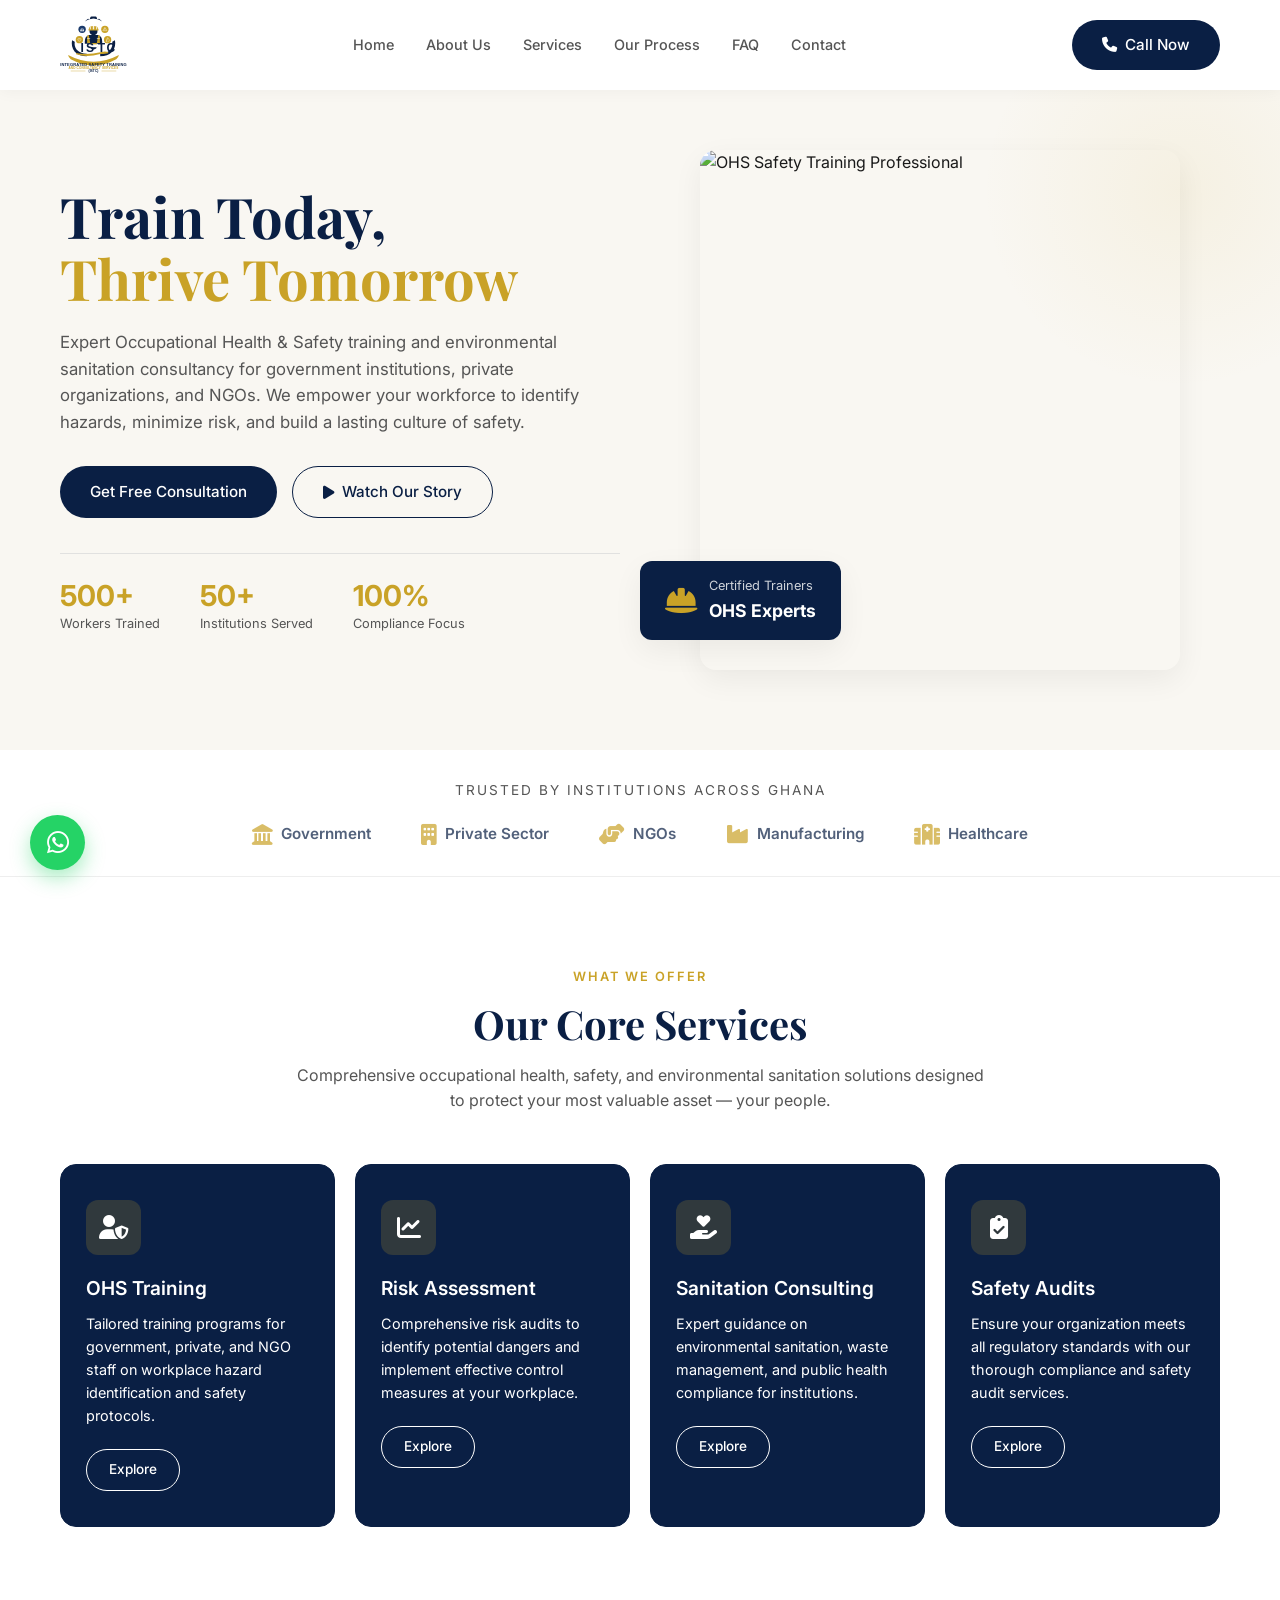
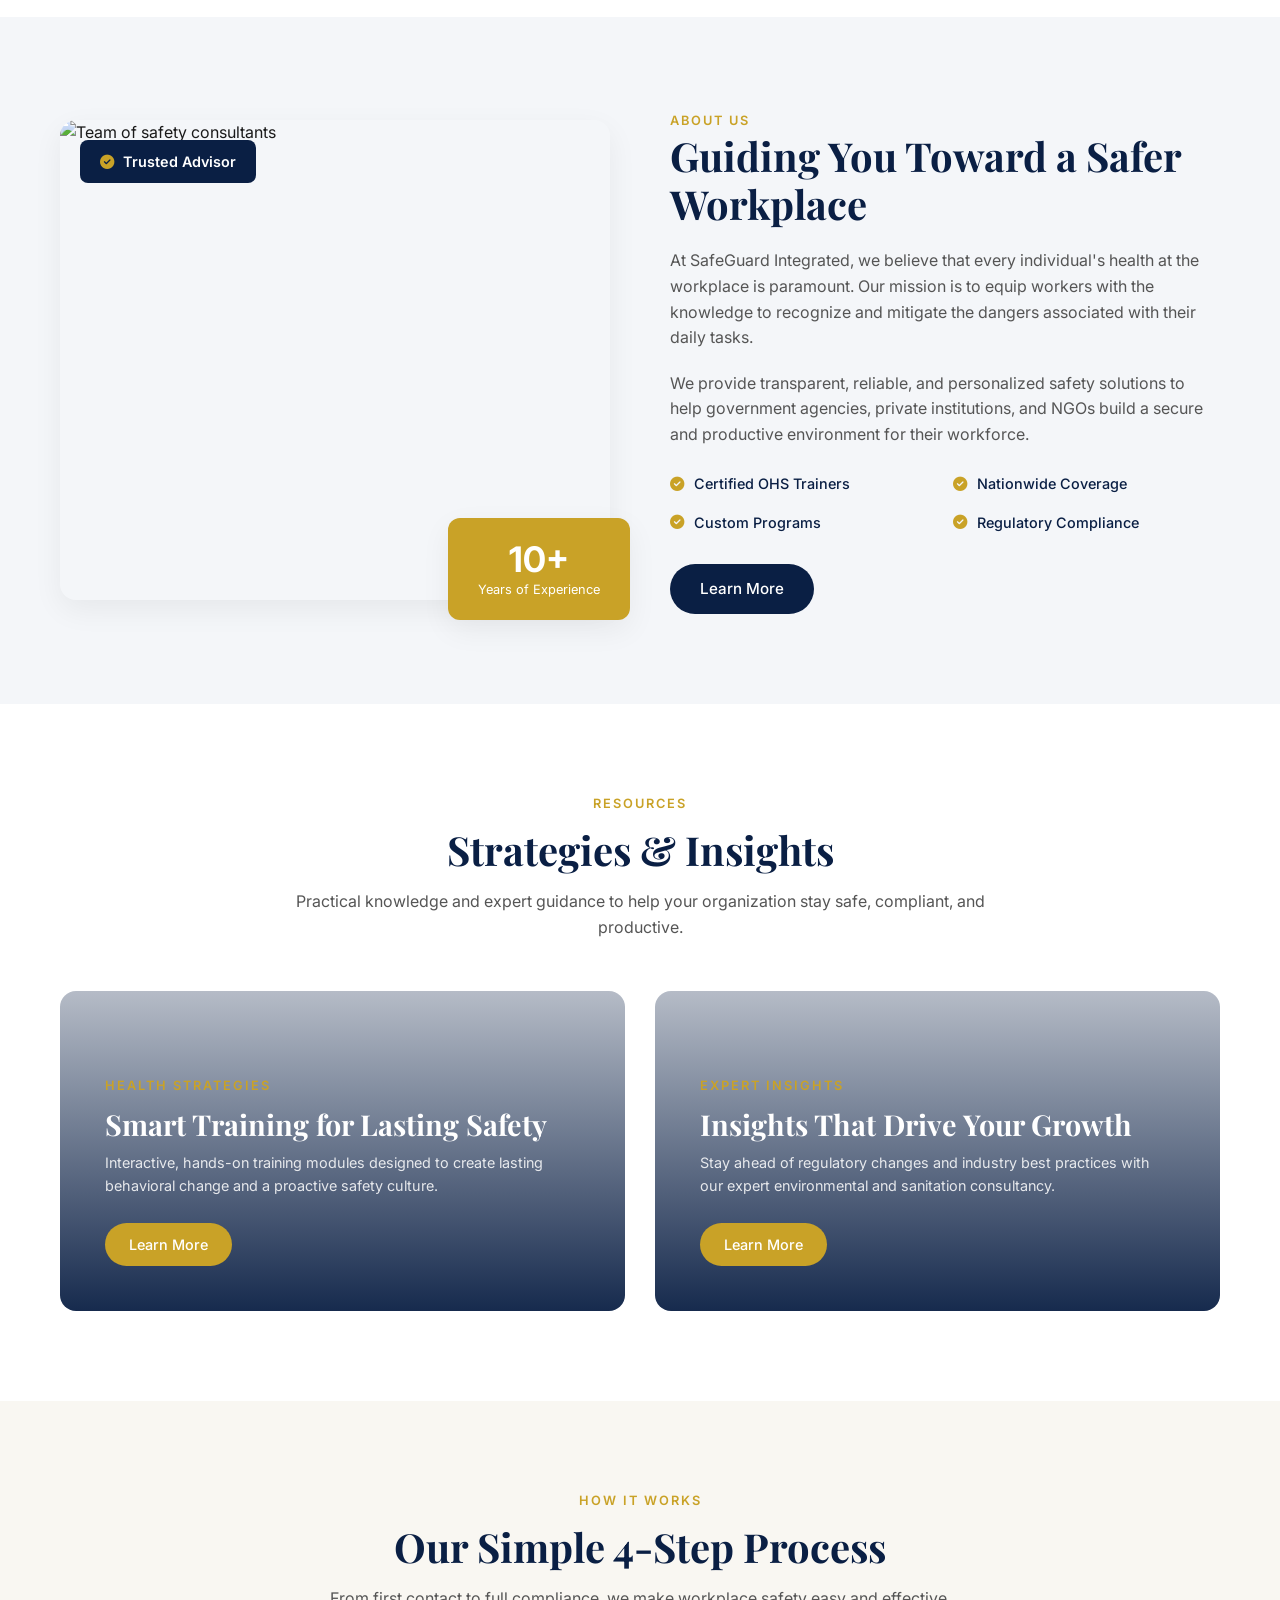
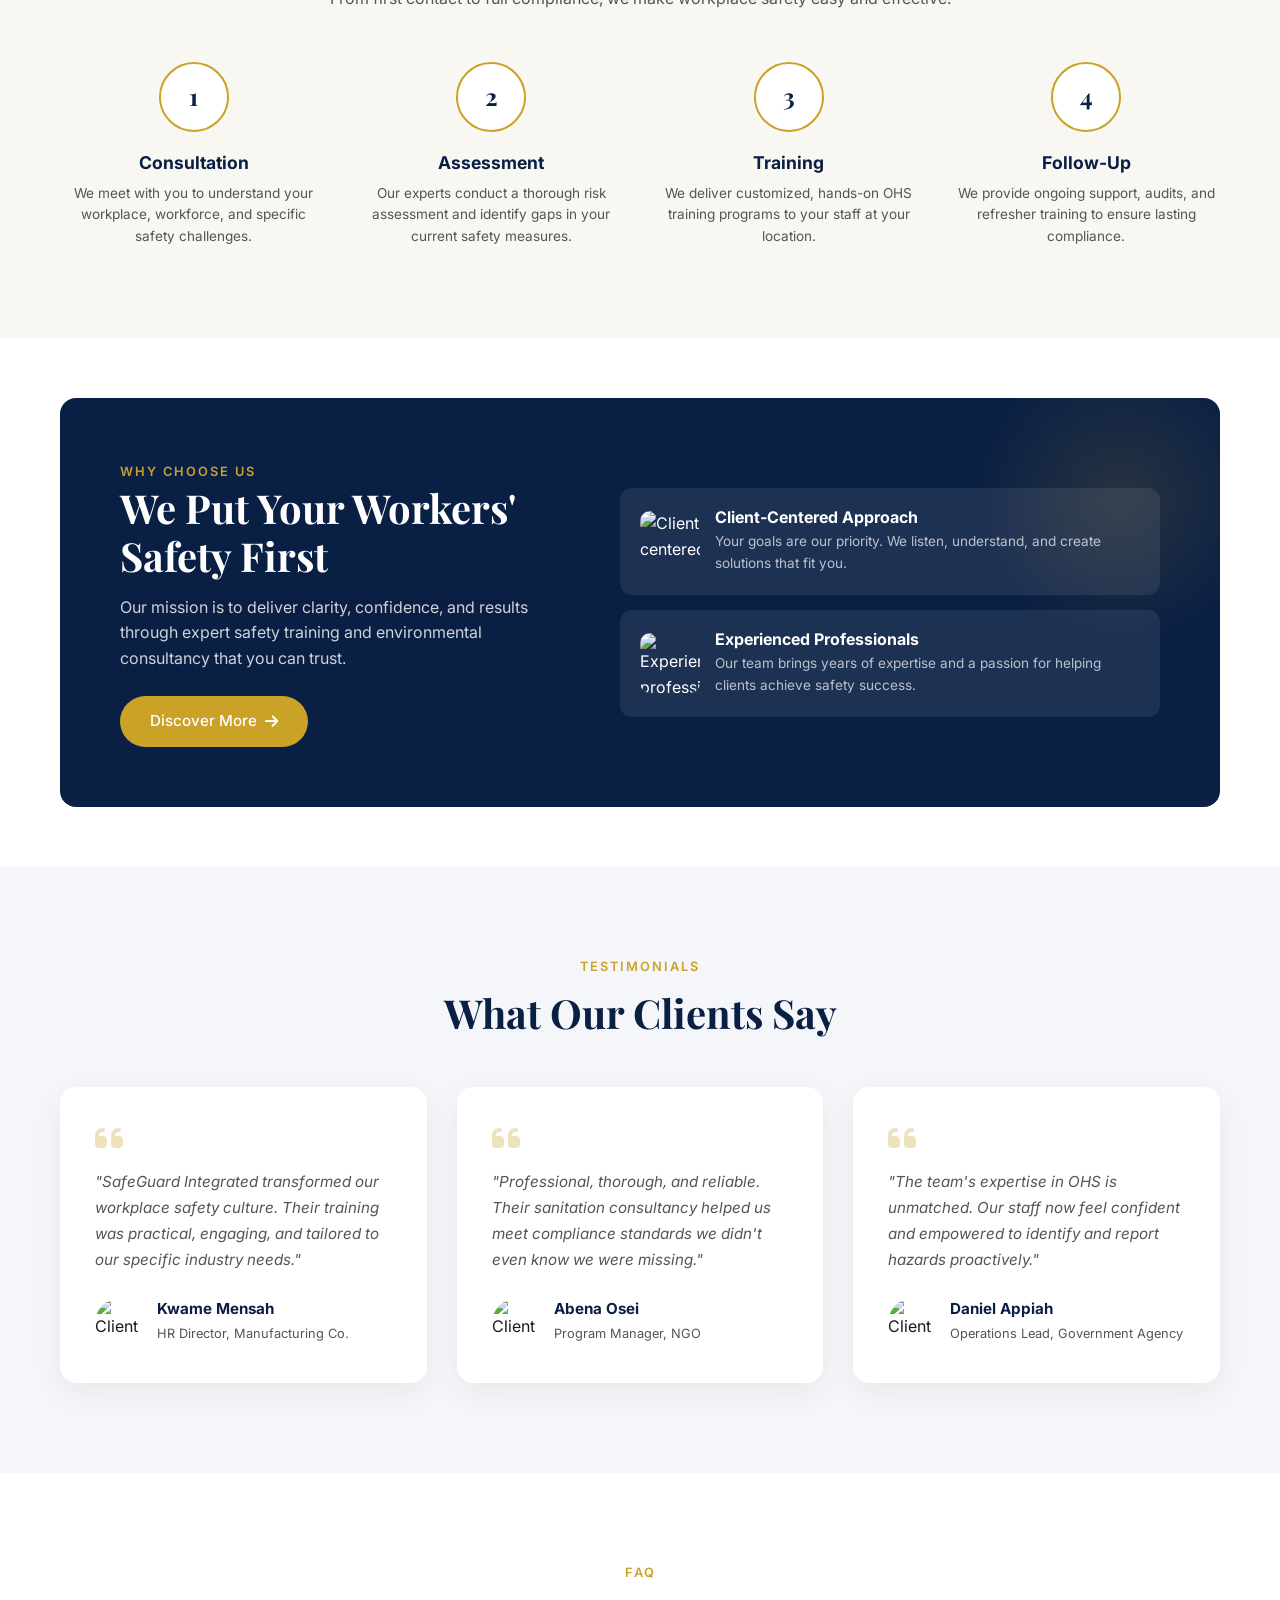
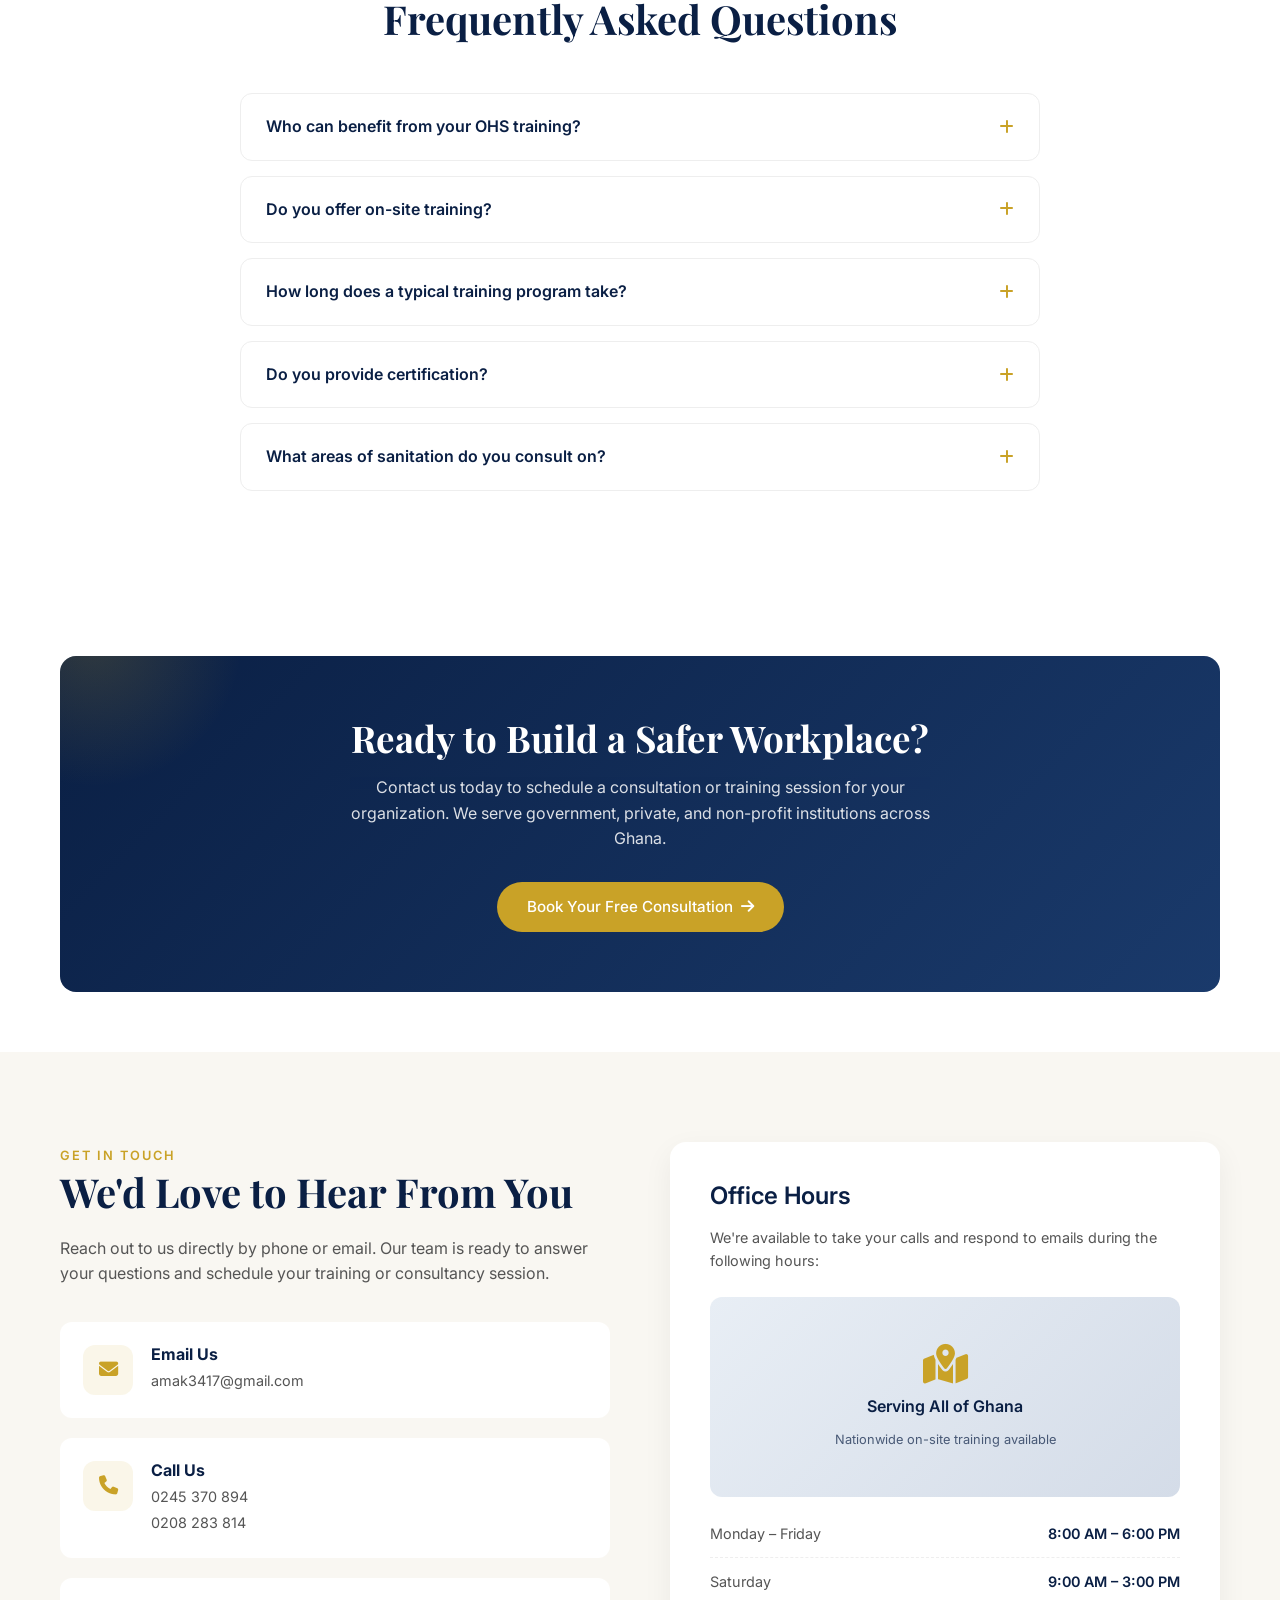
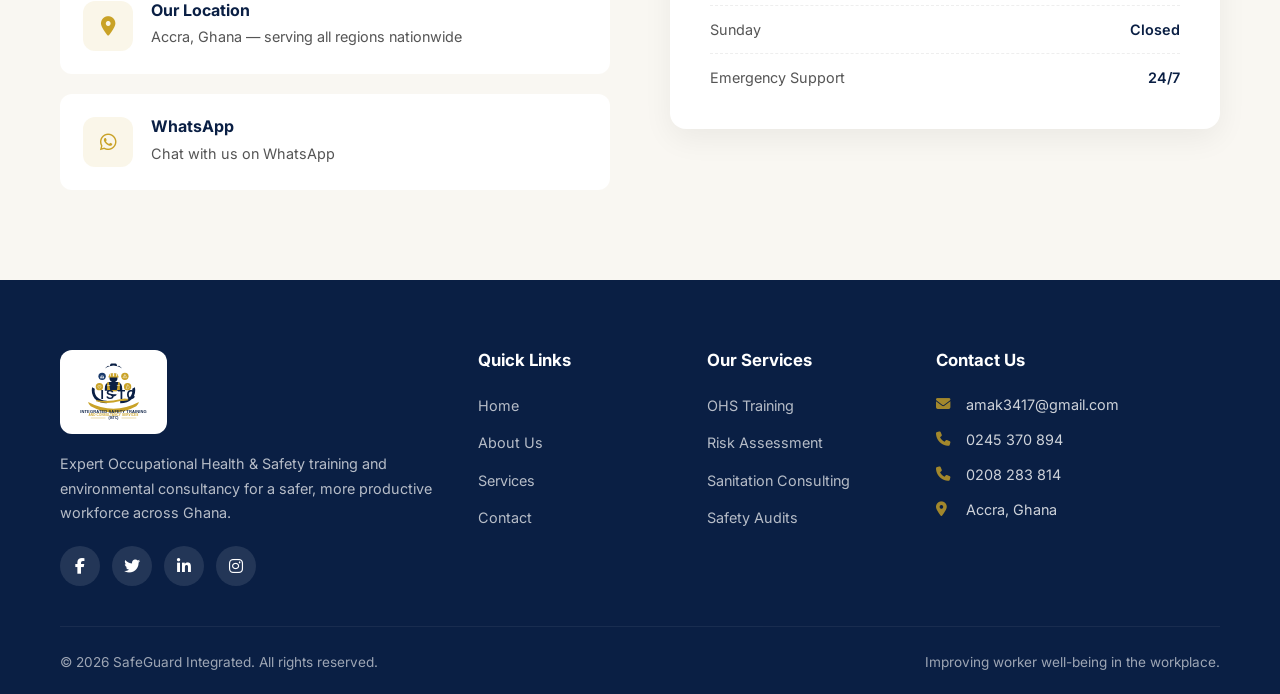
==== commit 7df9f2cb: "Add official ISTC logo in site colors" ====
--- a/index.html
+++ b/index.html
@@ -8,6 +8,7 @@
 <link rel="stylesheet" href="https://cdnjs.cloudflare.com/ajax/libs/font-awesome/6.4.0/css/all.min.css">
 <link href="https://fonts.googleapis.com/css2?family=Inter:wght@300;400;500;600;700&family=Playfair+Display:wght@600;700&display=swap" rel="stylesheet">
 <link rel="stylesheet" href="style.css">
+<link rel="icon" type="image/svg+xml" href="istc-logo.svg">
 </head>
 <body>
 
@@ -16,9 +17,8 @@
 <header>
   <div class="container nav-container">
     <a href="#home" class="logo">
-      <i class="fas fa-shield-halved"></i>
-      <span>SafeGuard<span>Integrated</span></span>
-    </a>
+  <img src="istc-logo.svg" alt="ISTC — Integrated Safety Training and Consultancy Services" style="height:60px;">
+</a>
     <nav class="nav-links" id="navLinks">
       <a href="#home">Home</a>
       <a href="#about">About Us</a>
@@ -326,7 +326,9 @@
   <div class="container">
     <div class="footer-grid">
       <div class="footer-col">
-        <div class="footer-logo"><i class="fas fa-shield-halved"></i> SafeGuard Integrated</div>
+        <div class="footer-logo" style="background:#fff; padding:12px 20px; border-radius:12px; display:inline-flex; width:auto;">
+  <img src="istc-logo.svg" alt="ISTC" style="height:60px;">
+</div>
         <p>Expert Occupational Health &amp; Safety training and environmental consultancy for a safer, more productive workforce across Ghana.</p>
         <div class="social-links">
           <a href="#"><i class="fab fa-facebook-f"></i></a>
